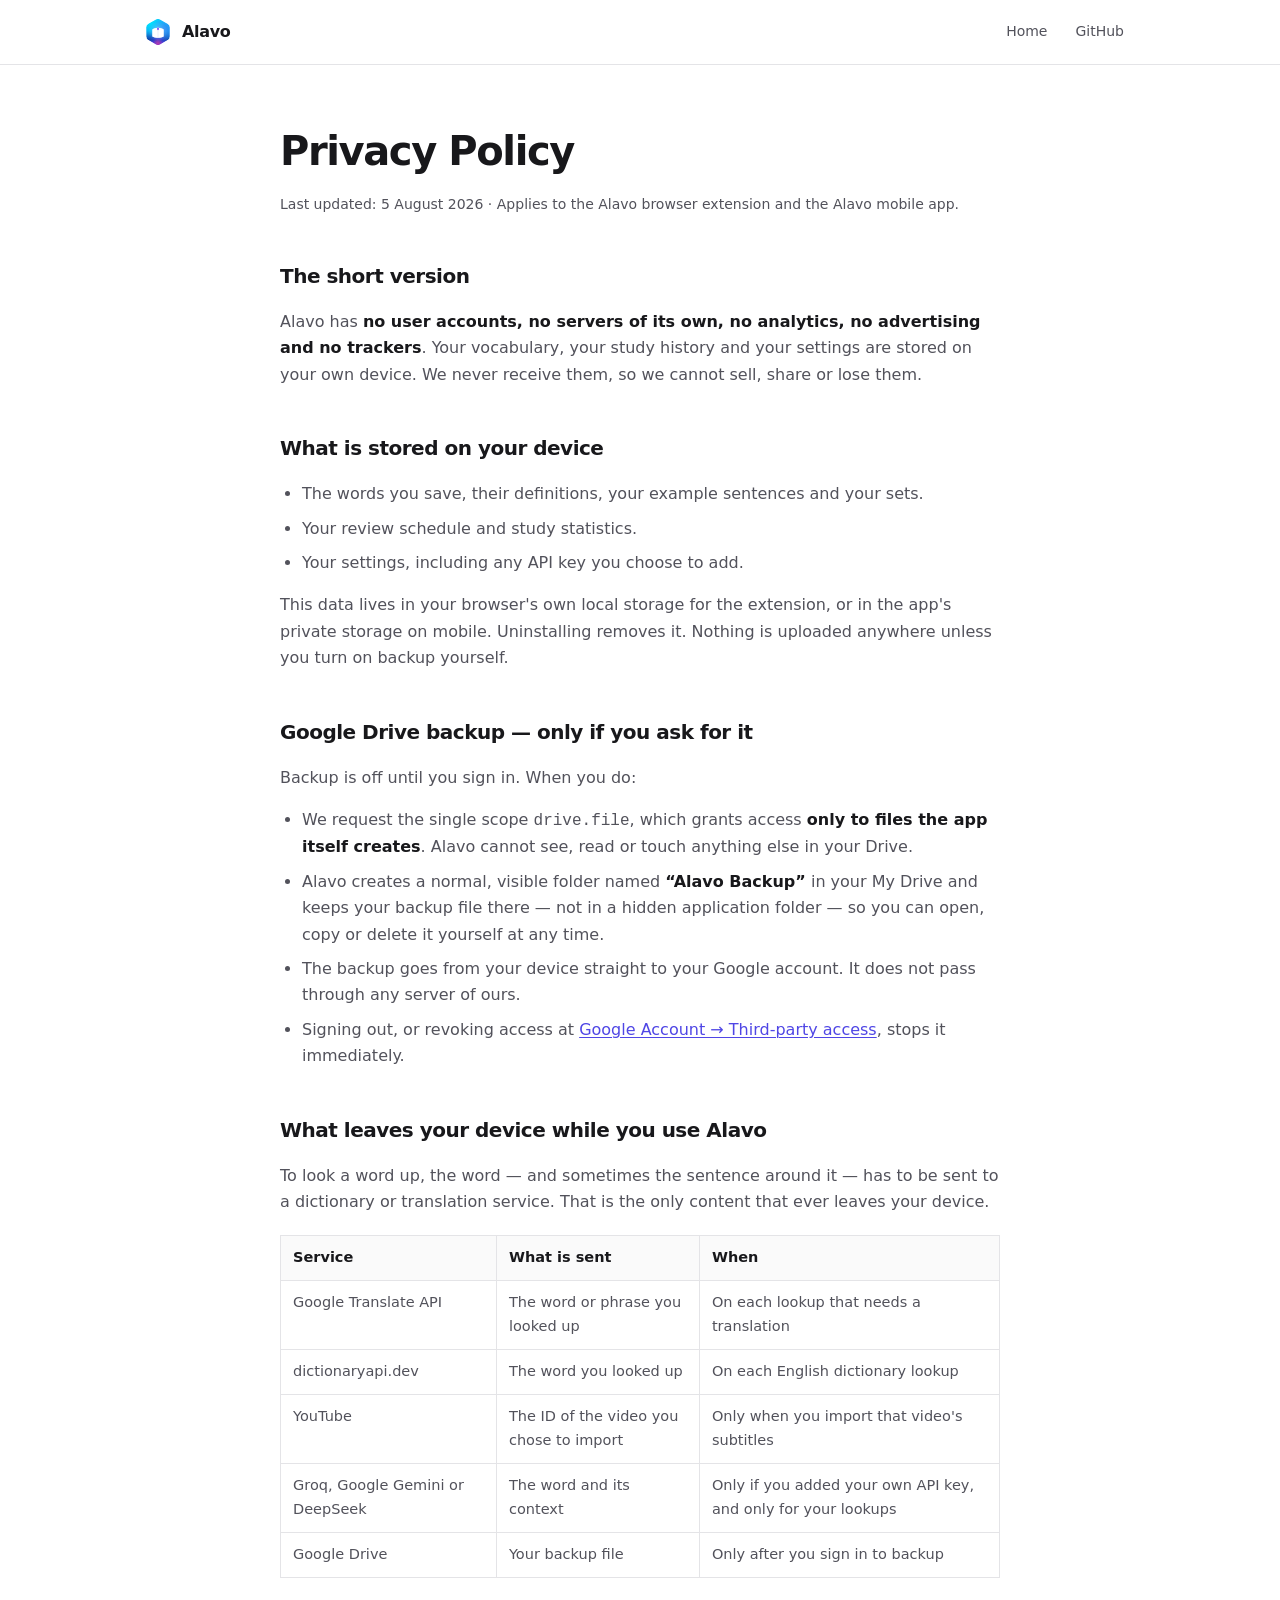
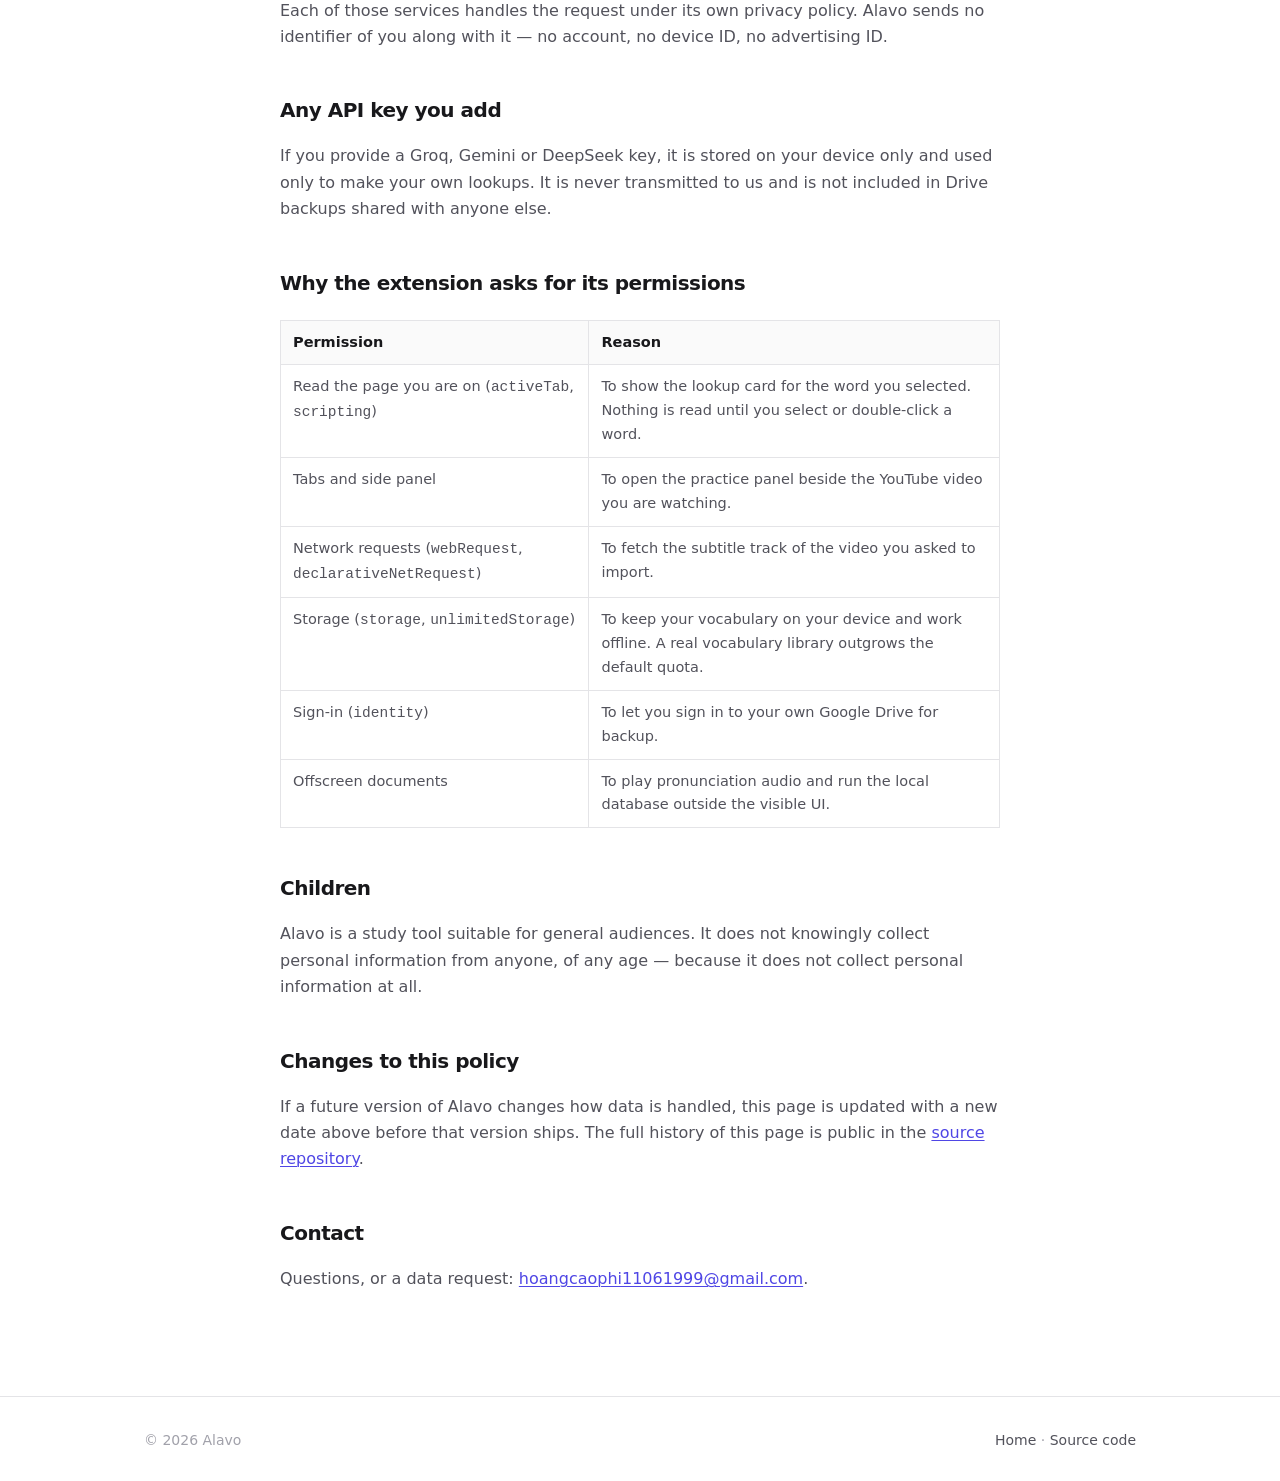
==== privacy.html @ e6dc589e "feat: landing page + privacy policy with GitHub Pages deploy Static site, no build step: index.html," ====
<!doctype html>
<html lang="en">
<head>
  <meta charset="utf-8">
  <meta name="viewport" content="width=device-width, initial-scale=1">
  <title>Privacy Policy — Alavo</title>
  <meta name="description" content="Alavo stores your vocabulary on your own device. No accounts, no analytics, no ads, no data sold.">
  <link rel="icon" href="assets/logo.svg">
  <link rel="stylesheet" href="styles.css">
</head>
<body>

<header>
  <div class="wrap header-inner">
    <a class="brand" href="./">
      <img src="assets/logo.svg" alt="">
      Alavo
    </a>
    <nav>
      <a href="./">Home</a>
      <a href="https://github.com/HoangCaoPhi/vocabmaster-local">GitHub</a>
    </nav>
  </div>
</header>

<main class="wrap prose">
  <h1>Privacy Policy</h1>
  <p class="updated">Last updated: 5 August 2026 · Applies to the Alavo browser extension and the
    Alavo mobile app.</p>

  <h2>The short version</h2>
  <p>Alavo has <strong>no user accounts, no servers of its own, no analytics, no advertising and
    no trackers</strong>. Your vocabulary, your study history and your settings are stored on your
    own device. We never receive them, so we cannot sell, share or lose them.</p>

  <h2>What is stored on your device</h2>
  <ul>
    <li>The words you save, their definitions, your example sentences and your sets.</li>
    <li>Your review schedule and study statistics.</li>
    <li>Your settings, including any API key you choose to add.</li>
  </ul>
  <p>This data lives in your browser's own local storage for the extension, or in the app's private
    storage on mobile. Uninstalling removes it. Nothing is uploaded anywhere unless you turn on
    backup yourself.</p>

  <h2>Google Drive backup — only if you ask for it</h2>
  <p>Backup is off until you sign in. When you do:</p>
  <ul>
    <li>We request the single scope <code>drive.file</code>, which grants access <strong>only to
      files the app itself creates</strong>. Alavo cannot see, read or touch anything else in your
      Drive.</li>
    <li>Alavo creates a normal, visible folder named <strong>“Alavo Backup”</strong> in your My
      Drive and keeps your backup file there — not in a hidden application folder — so you can
      open, copy or delete it yourself at any time.</li>
    <li>The backup goes from your device straight to your Google account. It does not pass through
      any server of ours.</li>
    <li>Signing out, or revoking access at <a href="https://myaccount.google.com/permissions">Google
      Account → Third-party access</a>, stops it immediately.</li>
  </ul>

  <h2>What leaves your device while you use Alavo</h2>
  <p>To look a word up, the word — and sometimes the sentence around it — has to be sent to a
    dictionary or translation service. That is the only content that ever leaves your device.</p>
  <table>
    <thead>
      <tr><th>Service</th><th>What is sent</th><th>When</th></tr>
    </thead>
    <tbody>
      <tr>
        <td>Google Translate API</td>
        <td>The word or phrase you looked up</td>
        <td>On each lookup that needs a translation</td>
      </tr>
      <tr>
        <td>dictionaryapi.dev</td>
        <td>The word you looked up</td>
        <td>On each English dictionary lookup</td>
      </tr>
      <tr>
        <td>YouTube</td>
        <td>The ID of the video you chose to import</td>
        <td>Only when you import that video's subtitles</td>
      </tr>
      <tr>
        <td>Groq, Google Gemini or DeepSeek</td>
        <td>The word and its context</td>
        <td>Only if you added your own API key, and only for your lookups</td>
      </tr>
      <tr>
        <td>Google Drive</td>
        <td>Your backup file</td>
        <td>Only after you sign in to backup</td>
      </tr>
    </tbody>
  </table>
  <p>Each of those services handles the request under its own privacy policy. Alavo sends no
    identifier of you along with it — no account, no device ID, no advertising ID.</p>

  <h2>Any API key you add</h2>
  <p>If you provide a Groq, Gemini or DeepSeek key, it is stored on your device only and used only
    to make your own lookups. It is never transmitted to us and is not included in Drive backups
    shared with anyone else.</p>

  <h2>Why the extension asks for its permissions</h2>
  <table>
    <thead><tr><th>Permission</th><th>Reason</th></tr></thead>
    <tbody>
      <tr><td>Read the page you are on (<code>activeTab</code>, <code>scripting</code>)</td>
        <td>To show the lookup card for the word you selected. Nothing is read until you select
          or double-click a word.</td></tr>
      <tr><td>Tabs and side panel</td>
        <td>To open the practice panel beside the YouTube video you are watching.</td></tr>
      <tr><td>Network requests (<code>webRequest</code>, <code>declarativeNetRequest</code>)</td>
        <td>To fetch the subtitle track of the video you asked to import.</td></tr>
      <tr><td>Storage (<code>storage</code>, <code>unlimitedStorage</code>)</td>
        <td>To keep your vocabulary on your device and work offline. A real vocabulary library
          outgrows the default quota.</td></tr>
      <tr><td>Sign-in (<code>identity</code>)</td>
        <td>To let you sign in to your own Google Drive for backup.</td></tr>
      <tr><td>Offscreen documents</td>
        <td>To play pronunciation audio and run the local database outside the visible UI.</td></tr>
    </tbody>
  </table>

  <h2>Children</h2>
  <p>Alavo is a study tool suitable for general audiences. It does not knowingly collect personal
    information from anyone, of any age — because it does not collect personal information at all.</p>

  <h2>Changes to this policy</h2>
  <p>If a future version of Alavo changes how data is handled, this page is updated with a new
    date above before that version ships. The full history of this page is public in the
    <a href="https://github.com/HoangCaoPhi/vocabmaster-local">source repository</a>.</p>

  <h2>Contact</h2>
  <p>Questions, or a data request:
    <a href="mailto:hoangcaophi11061999@gmail.com">hoangcaophi11061999@gmail.com</a>.</p>
</main>

<footer>
  <div class="wrap footer-inner">
    <span>© 2026 Alavo</span>
    <span>
      <a href="./">Home</a> ·
      <a href="https://github.com/HoangCaoPhi/vocabmaster-local">Source code</a>
    </span>
  </div>
</footer>

</body>
</html>
---- styles.css ----
*, *::before, *::after { box-sizing: border-box; }

:root {
  --bg: #ffffff;
  --bg-soft: #fafafa;
  --fg: #18181b;
  --fg-muted: #52525b;
  --fg-faint: #a1a1aa;
  --line: #e4e4e7;
  --accent: #4f46e5;
  --accent-fg: #ffffff;
  --radius: 12px;
}

@media (prefers-color-scheme: dark) {
  :root {
    --bg: #09090b;
    --bg-soft: #111113;
    --fg: #fafafa;
    --fg-muted: #a1a1aa;
    --fg-faint: #52525b;
    --line: #27272a;
    --accent: #6d63f2;
  }
}

html { -webkit-text-size-adjust: 100%; }

body {
  margin: 0;
  background: var(--bg);
  color: var(--fg);
  font-family: "Inter", "Segoe UI", system-ui, -apple-system, sans-serif;
  font-size: 16px;
  line-height: 1.65;
  -webkit-font-smoothing: antialiased;
}

a { color: inherit; }

.wrap { width: 100%; max-width: 1040px; margin: 0 auto; padding: 0 24px; }

/* ---------- header ---------- */

header {
  position: sticky;
  top: 0;
  z-index: 10;
  background: color-mix(in srgb, var(--bg) 82%, transparent);
  backdrop-filter: blur(12px);
  border-bottom: 1px solid var(--line);
}

.header-inner {
  display: flex;
  align-items: center;
  justify-content: space-between;
  gap: 16px;
  height: 64px;
}

.brand {
  display: flex;
  align-items: center;
  gap: 10px;
  font-weight: 650;
  letter-spacing: -0.02em;
  text-decoration: none;
}

.brand img { width: 28px; height: 28px; }

nav { display: flex; align-items: center; gap: 4px; }

nav a {
  padding: 7px 12px;
  border-radius: 8px;
  color: var(--fg-muted);
  font-size: 14px;
  text-decoration: none;
  transition: background-color .15s, color .15s;
}

nav a:hover { background: var(--bg-soft); color: var(--fg); }

/* ---------- buttons ---------- */

.btn {
  display: inline-flex;
  align-items: center;
  gap: 8px;
  padding: 11px 20px;
  border: 1px solid var(--line);
  border-radius: 10px;
  font-size: 15px;
  font-weight: 550;
  text-decoration: none;
  transition: background-color .15s, border-color .15s, transform .15s;
}

.btn:hover { transform: translateY(-1px); }

.btn-primary {
  background: var(--accent);
  border-color: var(--accent);
  color: var(--accent-fg);
}

.btn-ghost:hover { background: var(--bg-soft); }

/* ---------- hero ---------- */

.hero { padding: 88px 0 56px; text-align: center; }

.badge {
  display: inline-block;
  margin-bottom: 24px;
  padding: 5px 12px;
  border: 1px solid var(--line);
  border-radius: 999px;
  color: var(--fg-muted);
  font-size: 13px;
}

h1 {
  margin: 0 0 20px;
  font-size: clamp(2.25rem, 6vw, 3.5rem);
  font-weight: 700;
  letter-spacing: -0.035em;
  line-height: 1.1;
}

.lead {
  margin: 0 auto 32px;
  max-width: 620px;
  color: var(--fg-muted);
  font-size: clamp(1rem, 2.5vw, 1.175rem);
}

.cta { display: flex; flex-wrap: wrap; gap: 12px; justify-content: center; }

.cta-note { margin-top: 16px; color: var(--fg-faint); font-size: 13px; }

/* ---------- shots ---------- */

.shot {
  margin: 56px 0 0;
  border: 1px solid var(--line);
  border-radius: var(--radius);
  overflow: hidden;
  background: var(--bg-soft);
}

.shot img { display: block; width: 100%; height: auto; }

.shot figcaption {
  padding: 12px 16px;
  border-top: 1px solid var(--line);
  color: var(--fg-muted);
  font-size: 13.5px;
}

/* ---------- sections ---------- */

section { padding: 72px 0; }

section + section { border-top: 1px solid var(--line); }

h2 {
  margin: 0 0 8px;
  font-size: clamp(1.5rem, 4vw, 2rem);
  font-weight: 680;
  letter-spacing: -0.025em;
}

.section-lead { margin: 0 0 40px; color: var(--fg-muted); }

.grid {
  display: grid;
  gap: 20px;
  grid-template-columns: repeat(auto-fit, minmax(260px, 1fr));
}

.card {
  padding: 24px;
  border: 1px solid var(--line);
  border-radius: var(--radius);
  background: var(--bg-soft);
}

.card h3 {
  margin: 0 0 8px;
  font-size: 16px;
  font-weight: 620;
  letter-spacing: -0.01em;
}

.card p { margin: 0; color: var(--fg-muted); font-size: 14.5px; }

.card .icon { display: block; margin-bottom: 14px; font-size: 22px; line-height: 1; }

/* ---------- prose (privacy) ---------- */

.prose { max-width: 720px; padding: 64px 0 88px; }

.prose h1 { font-size: clamp(1.875rem, 5vw, 2.5rem); }

.prose h2 { margin: 44px 0 12px; font-size: 1.25rem; }

.prose p, .prose li { color: var(--fg-muted); }

.prose strong { color: var(--fg); font-weight: 600; }

.prose a { color: var(--accent); text-decoration-thickness: 1px; text-underline-offset: 2px; }

.prose ul { padding-left: 22px; }

.prose li { margin-bottom: 8px; }

.updated { color: var(--fg-faint); font-size: 14px; }

table {
  width: 100%;
  margin: 20px 0;
  border-collapse: collapse;
  font-size: 14.5px;
}

th, td {
  padding: 10px 12px;
  border: 1px solid var(--line);
  text-align: left;
  vertical-align: top;
}

th { background: var(--bg-soft); font-weight: 600; }

td { color: var(--fg-muted); }

/* ---------- footer ---------- */

footer {
  padding: 32px 0;
  border-top: 1px solid var(--line);
  color: var(--fg-faint);
  font-size: 14px;
}

.footer-inner {
  display: flex;
  flex-wrap: wrap;
  gap: 8px 20px;
  align-items: center;
  justify-content: space-between;
}

footer a { color: var(--fg-muted); text-decoration: none; }

footer a:hover { color: var(--fg); }
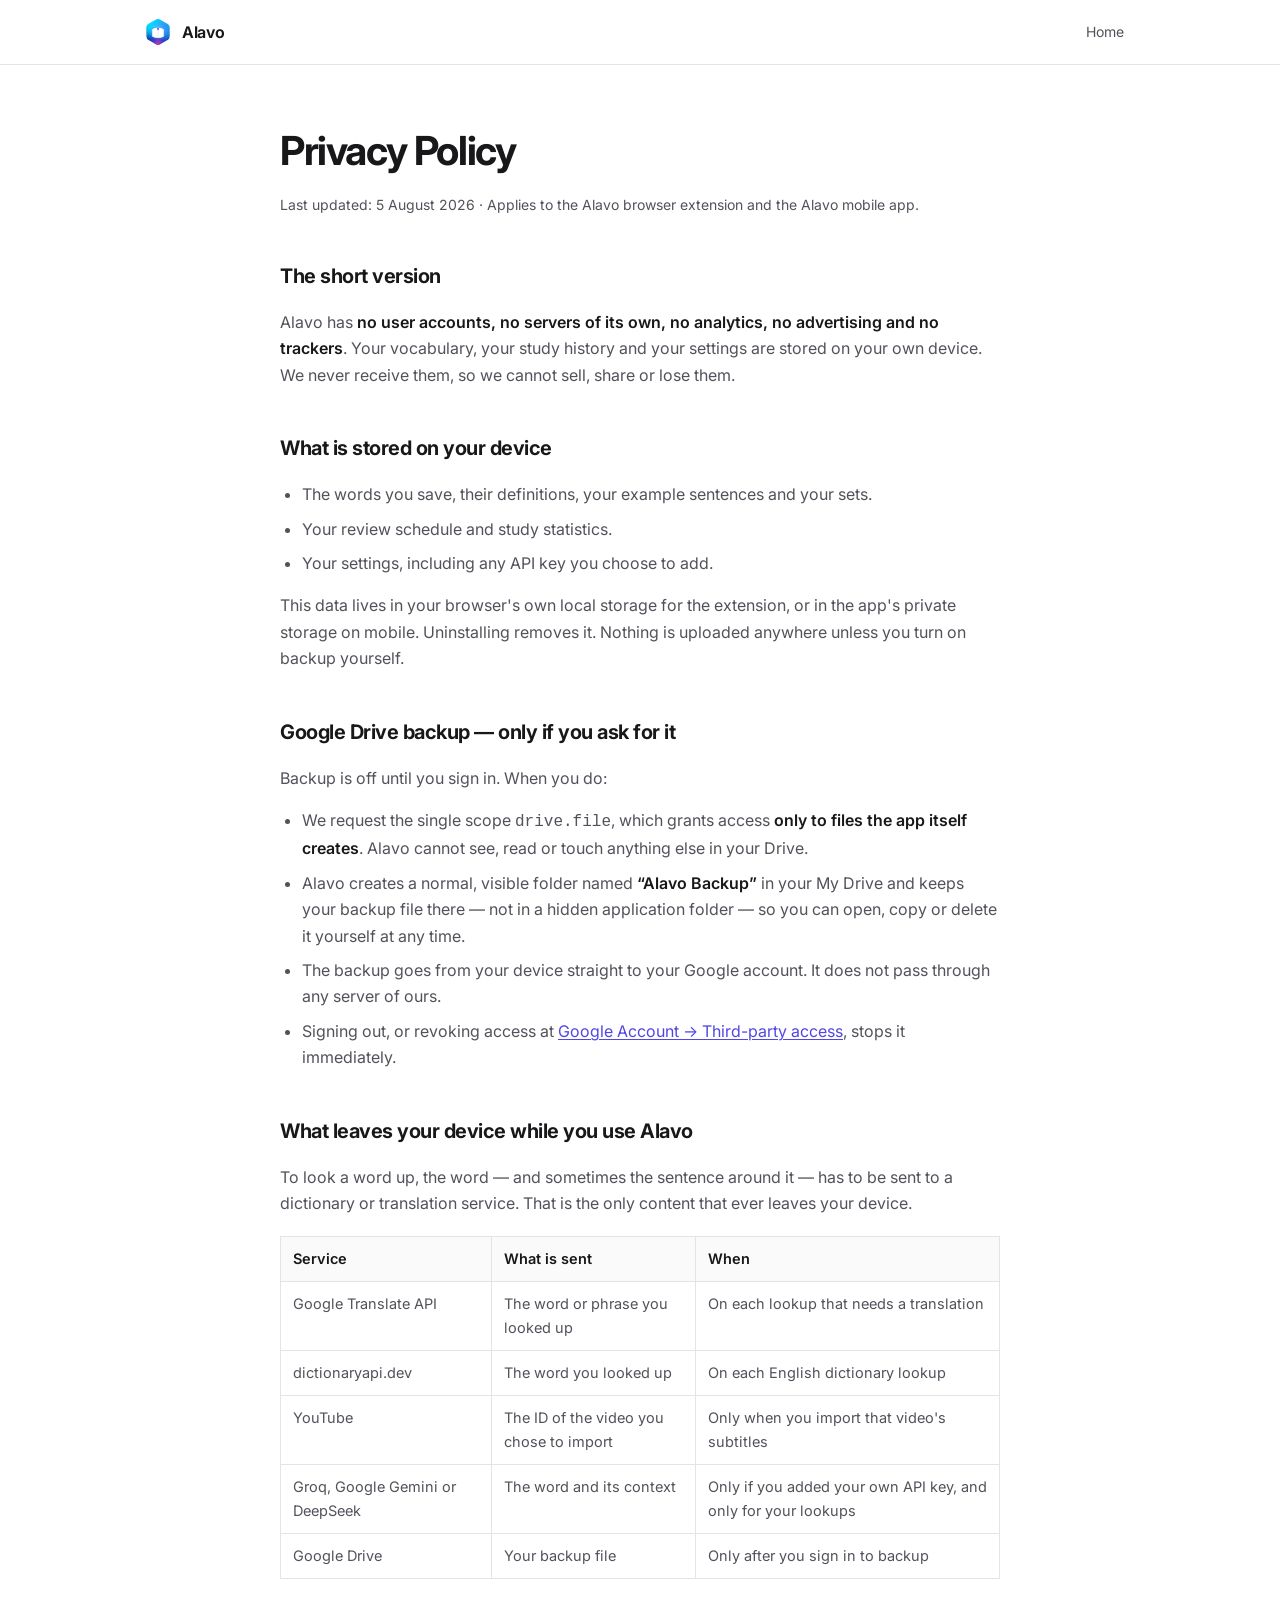
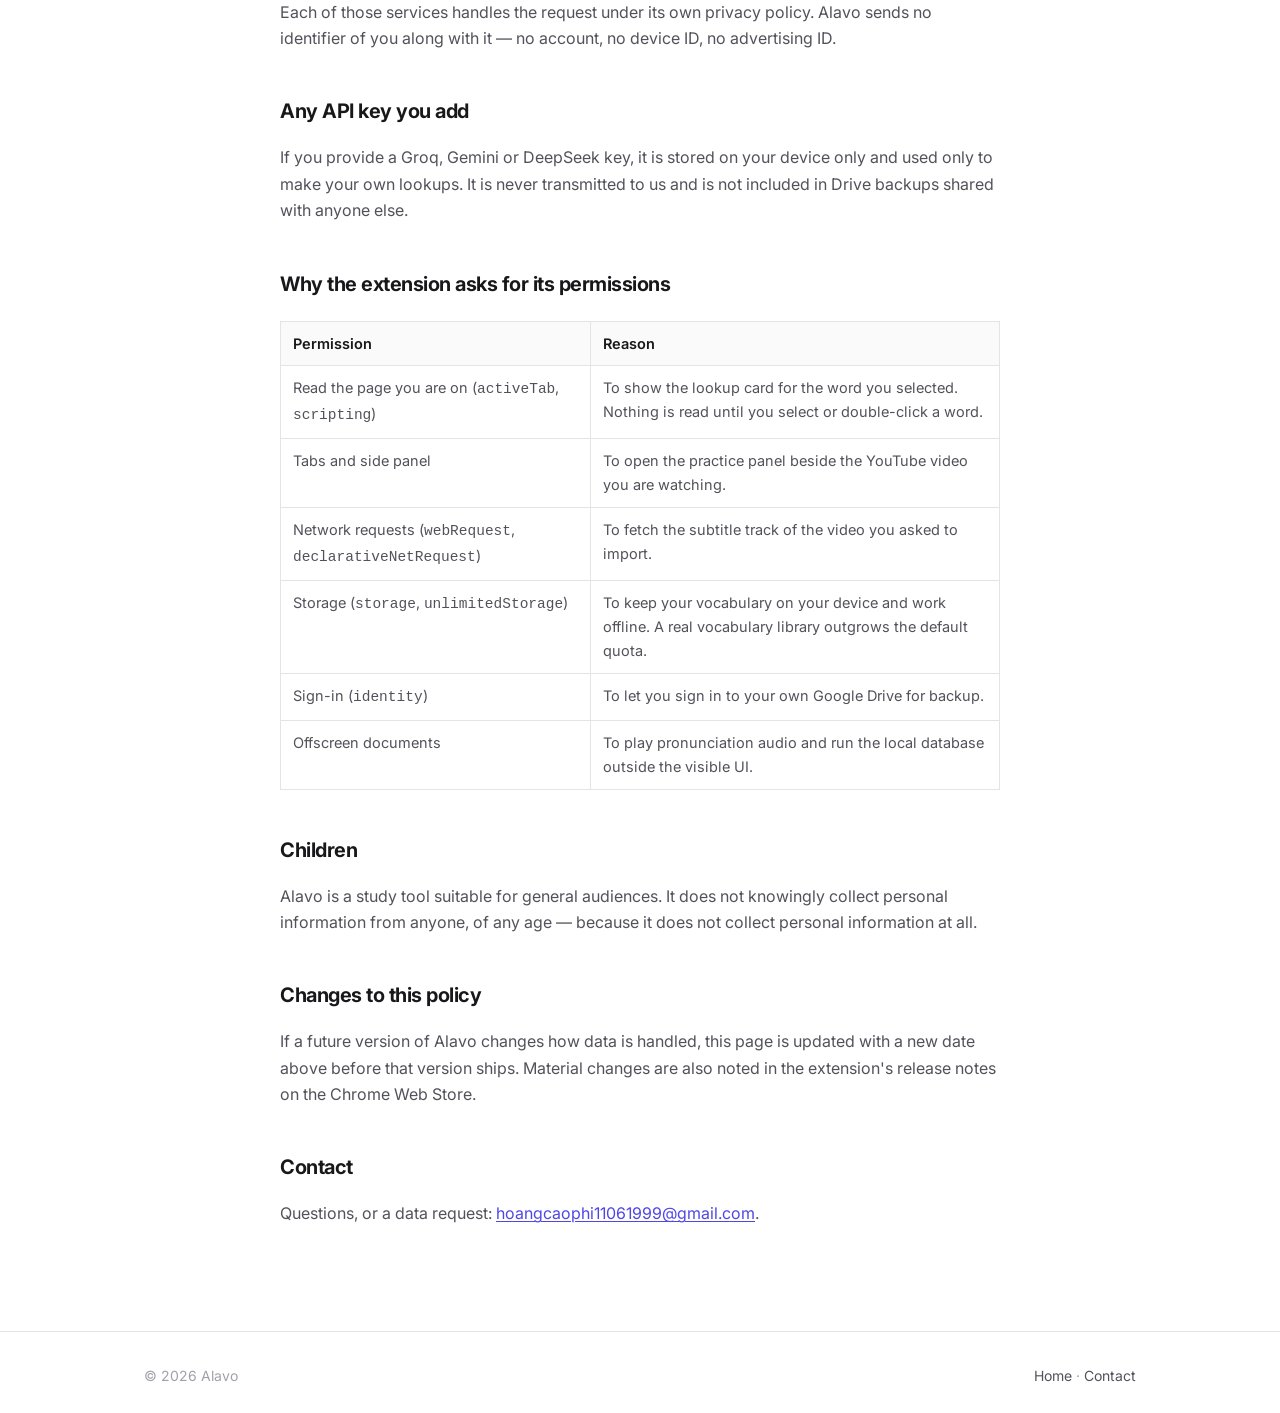
==== commit 58120fa3: "feat: Chrome logo on the install button; drop closed-source and APK links Repo is private, so the Gi" ====
--- a/privacy.html
+++ b/privacy.html
@@ -18,7 +18,6 @@
     </a>
     <nav>
       <a href="./">Home</a>
-      <a href="https://github.com/HoangCaoPhi/vocabmaster-local">GitHub</a>
     </nav>
   </div>
 </header>
@@ -128,8 +127,8 @@
 
   <h2>Changes to this policy</h2>
   <p>If a future version of Alavo changes how data is handled, this page is updated with a new
-    date above before that version ships. The full history of this page is public in the
-    <a href="https://github.com/HoangCaoPhi/vocabmaster-local">source repository</a>.</p>
+    date above before that version ships. Material changes are also noted in the extension's
+    release notes on the Chrome Web Store.</p>
 
   <h2>Contact</h2>
   <p>Questions, or a data request:
@@ -141,7 +140,7 @@
     <span>© 2026 Alavo</span>
     <span>
       <a href="./">Home</a> ·
-      <a href="https://github.com/HoangCaoPhi/vocabmaster-local">Source code</a>
+      <a href="mailto:hoangcaophi11061999@gmail.com">Contact</a>
     </span>
   </div>
 </footer>
--- a/styles.css
+++ b/styles.css
@@ -1,3 +1,7 @@
+/* Cùng font với UI của app (apps/extension/entrypoints/style.css) để trang giới thiệu và
+   các ảnh chụp bên dưới không lệch mặt chữ. */
+@import url('https://fonts.googleapis.com/css2?family=Inter:wght@400;500;600;700&display=swap');
+
 *, *::before, *::after { box-sizing: border-box; }
 
 :root {
@@ -100,6 +104,8 @@
 
 .btn:hover { transform: translateY(-1px); }
 
+.btn img { flex: none; width: 18px; height: 18px; }
+
 .btn-primary {
   background: var(--accent);
   border-color: var(--accent);
